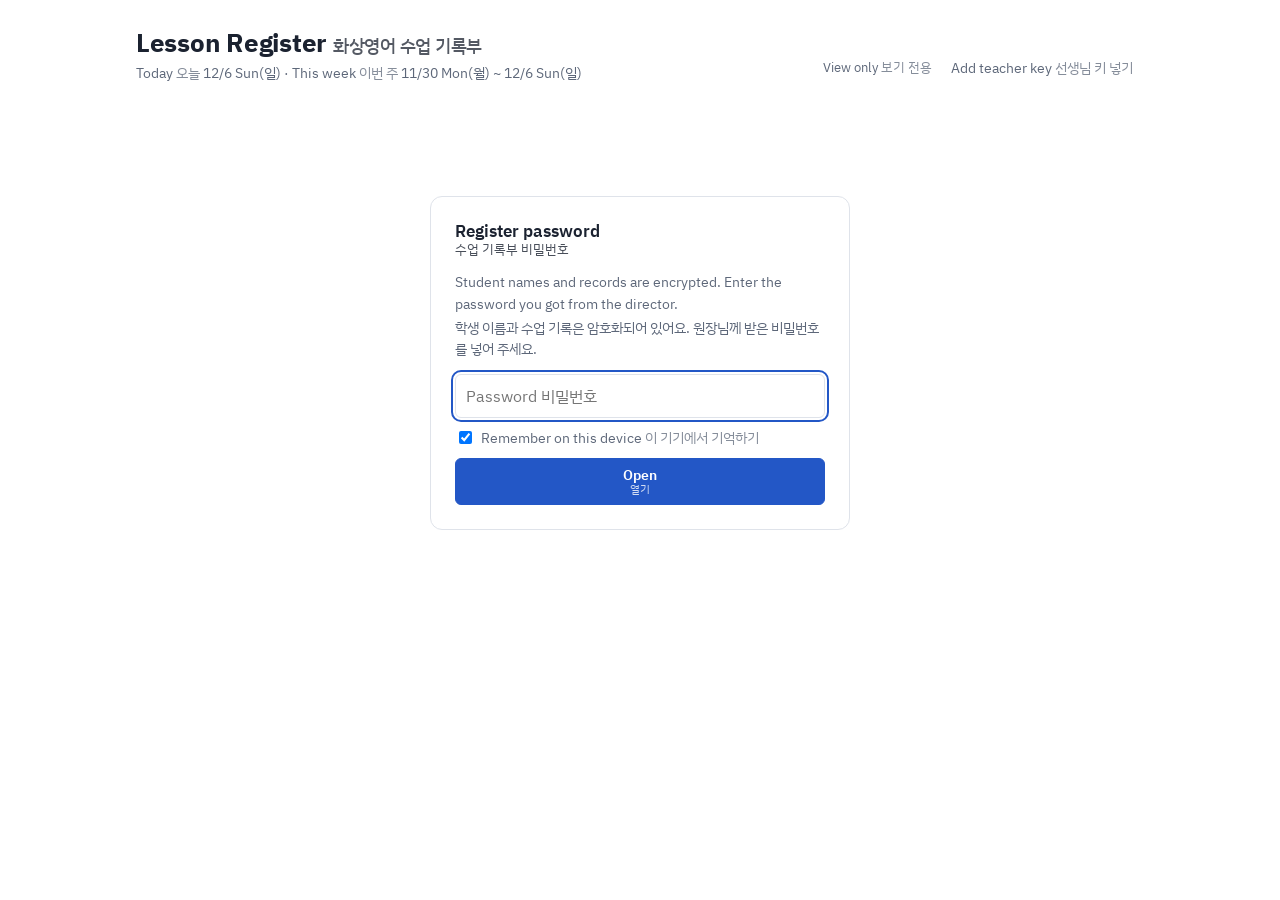
==== lessons/index.html @ 6f9f4f8e "수업 기록부: 학생용 캡쳐 화면 (전체 회차 두 단, 한 화면) Co-Authored-By: Claude Opus 5.5 <noreply@anthropic.com>" ====
<!doctype html>
<html lang="ko">
<head>
<meta charset="utf-8">
<meta name="viewport" content="width=device-width,initial-scale=1,viewport-fit=cover">
<meta name="robots" content="noindex,nofollow">
<title>Lesson Register · 수업 기록부</title>
<link rel="stylesheet" href="https://fonts.googleapis.com/css2?family=IBM+Plex+Sans+KR:wght@400;500;600;700&family=IBM+Plex+Mono:wght@400;500&display=swap">
<style>
/* Lesson register: teacher picker → teacher's roster → one student per page (#hash). Data is encrypted in the repo. */
:root {
  --bg: #ffffff; --surface: #ffffff; --line: #dfe3ea; --fg: #1b2230; --muted: #5d6779;
  --accent: #2357c6; --accent-soft: #e6edfb;
  --teacher: #b5650b; --teacher-soft: #fdf0de;
  --student: #7a3fc4; --student-soft: #f1e8fc;
  --makeup: #1f7a4d; --makeup-soft: #e2f4ea;
  --warn: #b42318; --warn-soft: #fdebe9;
  --sans: "IBM Plex Sans KR", "Apple SD Gothic Neo", "Malgun Gothic", system-ui, sans-serif;
  --mono: "IBM Plex Mono", ui-monospace, Consolas, monospace;
  color-scheme: light;
}
* { box-sizing: border-box; }
html { padding-top: env(safe-area-inset-top, 0px); padding-bottom: env(safe-area-inset-bottom, 0px); }
body { margin: 0; background: var(--bg); color: var(--fg); font-family: var(--sans); font-size: 15px; line-height: 1.5; }
[hidden] { display: none !important; }
.wrap { max-width: 1040px; margin: 0 auto; padding-block: 24px 64px; padding-left: max(16px, env(safe-area-inset-left, 0px)); padding-right: max(16px, env(safe-area-inset-right, 0px)); display: grid; gap: 20px; }
h1, h2 { margin: 0; text-wrap: balance; }
h1 { font-size: 1.6rem; font-weight: 700; letter-spacing: -0.01em; }
h2 { font-size: 1.05rem; font-weight: 600; }
.sub { color: var(--muted); font-size: 0.9rem; }
.mono { font-family: var(--mono); font-variant-numeric: tabular-nums; }
.top { display: flex; flex-wrap: wrap; align-items: end; justify-content: space-between; gap: 12px; }
.status { font-size: 0.82rem; color: var(--muted); display: flex; gap: 8px; align-items: center; flex-wrap: wrap; }
.status.warn { color: var(--warn); }
a { color: var(--accent); }
button, input { font: inherit; color: inherit; }
button { cursor: pointer; border-radius: 6px; border: 1px solid var(--line); background: var(--surface); padding: 5px 10px; font-size: 0.85rem; }
button:hover:not(:disabled) { border-color: var(--accent); }
button:disabled { opacity: .5; cursor: default; }
button.primary { background: var(--accent); border-color: var(--accent); color: var(--surface); font-weight: 600; padding: 8px 14px; }
button:focus-visible, input:focus-visible, a:focus-visible { outline: 2px solid var(--accent); outline-offset: 2px; }
button.t { color: var(--teacher); border-color: color-mix(in srgb, var(--teacher) 40%, var(--line)); }
button.t:hover:not(:disabled) { background: var(--teacher-soft); }
button.s { color: var(--student); border-color: color-mix(in srgb, var(--student) 40%, var(--line)); }
button.s:hover:not(:disabled) { background: var(--student-soft); }
button.ghost { border-color: transparent; background: transparent; color: var(--muted); }
input[type=date], input[type=text], input[type=password] { border: 1px solid var(--line); background: var(--surface); border-radius: 6px; padding: 4px 8px; font-size: 0.85rem; min-width: 0; }
.chip { display: inline-flex; align-items: center; gap: 4px; padding: 1px 8px; border-radius: 999px; font-size: 0.78rem; font-weight: 500; white-space: nowrap; }
.chip.t { background: var(--teacher-soft); color: var(--teacher); }
.chip.s { background: var(--student-soft); color: var(--student); }
.chip.m { background: var(--makeup-soft); color: var(--makeup); }
.chip.w { background: var(--warn-soft); color: var(--warn); }
.chip.a { background: var(--accent-soft); color: var(--accent); }
.chip.n { background: var(--bg); color: var(--muted); border: 1px solid var(--line); }
.group { display: grid; gap: 8px; }
.group-h { display: flex; align-items: baseline; gap: 8px; }
.group-h .count { color: var(--muted); font-size: 0.85rem; }
.roster { display: grid; grid-template-columns: repeat(auto-fill, minmax(240px, 1fr)); gap: 8px; }
.card { display: grid; gap: 6px; padding: 12px 14px; background: var(--surface); border: 1px solid var(--line); border-radius: 8px; text-decoration: none; color: var(--fg); min-width: 0; }
a.card:hover { border-color: var(--accent); }
.card .row1 { display: flex; justify-content: space-between; gap: 8px; align-items: baseline; }
.card .nm { font-weight: 600; overflow-wrap: anywhere; }
.card .meta { color: var(--muted); font-size: 0.82rem; }
.card .end { font-size: 0.85rem; }
.card .chips { display: flex; flex-wrap: wrap; gap: 4px; }
.tcard { gap: 10px; }
.tcard .tlink { color: var(--fg); text-decoration: none; font-size: 1.05rem; }
.tcard .tlink:hover { color: var(--accent); }
.linkrow { display: flex; gap: 6px; min-width: 0; }
.linkrow input { flex: 1; min-width: 0; font-family: var(--mono); font-size: 0.75rem; color: var(--muted); }
.back { font-size: 0.9rem; text-decoration: none; }
.caplink { font-size: 0.85rem; text-decoration: none; }
/* student schedule card: fits one phone screen for a screenshot */
body.capmode .top { display: none; }
body.capmode #keyslot { display: none; }
.captool { display: flex; flex-wrap: wrap; gap: 6px 12px; align-items: baseline; justify-content: space-between; max-width: 420px; margin: 0 auto 10px; }
.capcard { max-width: 420px; margin: 0 auto; background: var(--surface); border: 1px solid var(--line); border-radius: 14px; padding: 16px 16px 14px; display: grid; gap: 12px; }
.capcard header { display: grid; gap: 2px; padding-bottom: 10px; border-bottom: 2px solid var(--accent); }
.capname { font-size: 1.5rem; font-weight: 700; letter-spacing: -0.01em; line-height: 1.2; overflow-wrap: anywhere; }
.capmeta { font-size: 0.92rem; color: var(--fg); }
.caprange { font-size: 0.85rem; color: var(--muted); }
.capcols { display: grid; grid-template-columns: 1fr 1fr; gap: 0 12px; }
.capcols ol { list-style: none; margin: 0; padding: 0; display: grid; align-content: start; }
.capcols li { display: grid; grid-template-columns: 1.6em 2.9em 1fr; align-items: center; gap: 4px; padding: 5px 2px; border-bottom: 1px solid var(--line); font-size: 0.9rem; min-width: 0; }
.capcols li .n { color: var(--muted); font-size: 0.78rem; text-align: right; }
.capcols li .dt { font-weight: 600; }
.capcols li .dw { color: var(--muted); font-size: 0.8rem; white-space: nowrap; overflow: hidden; text-overflow: ellipsis; }
.capcols li .tag { grid-column: 2 / -1; font-size: 0.72rem; color: var(--makeup); font-weight: 600; margin-top: -2px; }
.capcols li.mk { background: var(--makeup-soft); }
.capcols li.now { box-shadow: inset 3px 0 0 var(--accent); }
.capcard footer { font-size: 0.8rem; color: var(--muted); }
.who { display: flex; flex-wrap: wrap; gap: 8px 16px; color: var(--muted); font-size: 0.9rem; }
.block { background: var(--surface); border: 1px solid var(--line); border-radius: 10px; display: grid; }
.block-h { display: flex; flex-wrap: wrap; justify-content: space-between; gap: 10px; padding: 14px 16px; border-bottom: 1px solid var(--line); }
.block-h .left { display: grid; gap: 4px; min-width: 0; }
.summary { display: flex; flex-wrap: wrap; gap: 6px; align-items: center; }
.endline { font-size: 0.92rem; }
.endline del { color: var(--muted); }
.endline strong { color: var(--accent); }
.tablewrap { overflow-x: auto; }
table { width: 100%; border-collapse: collapse; font-size: 0.88rem; }
th, td { text-align: left; padding: 7px 12px; border-bottom: 1px solid var(--line); vertical-align: middle; }
th { font-size: 0.75rem; font-weight: 600; color: var(--muted); letter-spacing: 0.04em; }
tr:last-child td { border-bottom: none; }
tr.past td.date, tr.past td.no { color: var(--muted); }
tr.pp td { background: color-mix(in srgb, var(--bg) 60%, transparent); }
tr.pp td.date { text-decoration: line-through; color: var(--muted); }
tr.mk td { background: var(--makeup-soft); }
tr.today td.no { box-shadow: inset 3px 0 0 var(--accent); }
.acts, .ppedit { display: flex; flex-wrap: wrap; gap: 6px; align-items: center; }
.ppedit label { font-size: 0.78rem; color: var(--muted); }
.legend { display: flex; flex-wrap: wrap; gap: 8px; font-size: 0.82rem; color: var(--muted); align-items: center; }
.empty { padding: 24px; text-align: center; color: var(--muted); background: var(--surface); border: 1px dashed var(--line); border-radius: 8px; }
.log { display: grid; gap: 4px; padding: 12px 16px; border-top: 1px solid var(--line); font-size: 0.85rem; }
.log ul { margin: 0; padding-left: 18px; display: grid; gap: 2px; color: var(--muted); }
.gate { max-width: 420px; margin: 8vh auto 0; background: var(--surface); border: 1px solid var(--line); border-radius: 12px; padding: 24px; display: grid; gap: 14px; }
.gate form { display: grid; gap: 10px; }
.gate input { padding: 9px 10px; font-size: 1rem; }
.gate .err { color: var(--warn); font-size: 0.85rem; }
.keybar { display: flex; flex-wrap: wrap; gap: 8px; align-items: center; padding: 10px 12px; border: 1px solid color-mix(in srgb, var(--teacher) 40%, var(--line)); background: var(--teacher-soft); border-radius: 8px; font-size: 0.88rem; }
.keybar input { flex: 1 1 220px; }
.check { display: flex; gap: 6px; align-items: center; font-size: 0.85rem; color: var(--muted); }
.bi { display: inline-flex; flex-direction: column; line-height: 1.2; vertical-align: middle; }
.bi .ko { font-size: 0.8em; font-weight: 400; opacity: 0.8; }
.ko { color: inherit; }
.il .ko { opacity: 0.75; font-weight: 400; }
button .bi { align-items: center; }
th .bi .ko { letter-spacing: 0; }
@media (max-width: 560px) { th.hide-sm, td.hide-sm { display: none; } th, td { padding: 7px 8px; } }
@media (prefers-reduced-motion: no-preference) { .card, button { transition: border-color .12s, background-color .12s; } }
</style>
</head>
<body>
<div class="wrap">
  <div class="top">
    <div>
      <h1>Lesson Register <span class="ko" lang="ko" style="font-weight:500;font-size:0.7em;opacity:.75">화상영어 수업 기록부</span></h1>
      <div class="sub" id="todayline"></div>
    </div>
    <div class="status" id="status" role="status"></div>
  </div>
  <div id="keyslot"></div>
  <div id="view"></div>
</div>

<script>
(function () {
  "use strict";
  // ---------- where the data lives (this GitHub repository) ----------
  const CONFIG = { owner: "daybydaye", repo: "english-timetable", branch: "main", dir: "lessons/data" };
  (function () {
    const m = location.hostname.match(/^([a-z0-9-]+)\.github\.io$/i), seg = location.pathname.split("/").filter(Boolean);
    if (m) { CONFIG.owner = m[1]; if (seg.length && seg[0] !== "lessons" && !/\.html?$/i.test(seg[0])) CONFIG.repo = seg[0]; }
  })();
  const API = p => `https://api.github.com/repos/${CONFIG.owner}/${CONFIG.repo}/contents/${CONFIG.dir}/${p}`;
  const PP_FILE = "postpone.enc.json", BLOCKS_FILE = "blocks.enc.json";

  const DOW_KO = ["일", "월", "화", "수", "목", "금", "토"];
  const DOW_EN = ["Sun", "Mon", "Tue", "Wed", "Thu", "Fri", "Sat"];
  const $view = document.getElementById("view"), $status = document.getElementById("status"), $key = document.getElementById("keyslot");
  const lget = k => { try { return localStorage.getItem(k); } catch (_) { return null; } };
  const lset = (k, v) => { try { if (v) localStorage.setItem(k, v); else localStorage.removeItem(k); } catch (_) {} };
  const esc = s => String(s ?? "").replace(/[&<>"']/g, c => ({ "&": "&amp;", "<": "&lt;", ">": "&gt;", '"': "&quot;", "'": "&#39;" }[c]));
  // bilingual labels: B = English over Korean (buttons, headings), I = inline "English 한국어"
  const B = (en, ko) => `<span class="bi"><span class="en">${en}</span><span class="ko" lang="ko">${ko}</span></span>`;
  const I = (en, ko) => `<span class="il"><span class="en">${en}</span> <span class="ko" lang="ko">${ko}</span></span>`;

  let password = lget("lr.pw") || "";
  let token = lget("tt.key") || "";      // same "선생님 키" the timetable's teacher page uses
  let students = [], pp = {}, ppSha = null, busy = false, lastMsg = "", lastLoad = 0;

  // ---------- crypto: openssl enc -aes-256-cbc -pbkdf2 -iter N -md sha256 compatible ----------
  const te = new TextEncoder(), td = new TextDecoder();
  const b64ToBytes = b => Uint8Array.from(atob(b.replace(/\s+/g, "")), c => c.charCodeAt(0));
  const bytesToB64 = u => { let s = ""; for (let i = 0; i < u.length; i += 0x8000) s += String.fromCharCode.apply(null, u.subarray(i, i + 0x8000)); return btoa(s); };
  async function deriveKeyIv(pw, salt, iter) {
    const base = await crypto.subtle.importKey("raw", te.encode(pw), "PBKDF2", false, ["deriveBits"]);
    const bits = new Uint8Array(await crypto.subtle.deriveBits({ name: "PBKDF2", salt, iterations: iter, hash: "SHA-256" }, base, 384));
    const key = await crypto.subtle.importKey("raw", bits.slice(0, 32), "AES-CBC", false, ["encrypt", "decrypt"]);
    return { key, iv: bits.slice(32, 48) };
  }
  async function decrypt(env, pw) {
    const raw = b64ToBytes(env.data);
    if (td.decode(raw.slice(0, 8)) !== "Salted__") throw new Error("format");
    const { key, iv } = await deriveKeyIv(pw, raw.slice(8, 16), env.iter || 200000);
    const plain = await crypto.subtle.decrypt({ name: "AES-CBC", iv }, key, raw.slice(16));
    return JSON.parse(td.decode(plain).replace(/^﻿/, ""));
  }
  async function encrypt(obj, pw, iter = 200000) {
    const salt = crypto.getRandomValues(new Uint8Array(8));
    const { key, iv } = await deriveKeyIv(pw, salt, iter);
    const ct = new Uint8Array(await crypto.subtle.encrypt({ name: "AES-CBC", iv }, key, te.encode(JSON.stringify(obj))));
    const out = new Uint8Array(16 + ct.length); out.set(te.encode("Salted__")); out.set(salt, 8); out.set(ct, 16);
    return { v: 1, iter, data: bytesToB64(out) };
  }

  // ---------- GitHub reads / writes ----------
  const authHeaders = () => ({ Authorization: "Bearer " + token, Accept: "application/vnd.github+json", "X-GitHub-Api-Version": "2022-11-28" });
  async function fetchEnvelope(file) {
    // signed-in teachers read through the API (fresh, higher rate limit); others fall back to the published file
    if (token) {
      try {
        const r = await fetch(API(file) + "?ref=" + CONFIG.branch + "&t=" + Date.now(), { headers: authHeaders(), cache: "no-store" });
        if (r.ok) { const j = await r.json(); return { env: JSON.parse(td.decode(b64ToBytes(j.content))), sha: j.sha }; }
      } catch (_) {}
    }
    try {
      const r = await fetch(API(file) + "?ref=" + CONFIG.branch + "&t=" + Date.now(), { headers: { Accept: "application/vnd.github.raw+json" }, cache: "no-store" });
      if (r.ok) return { env: await r.json(), sha: null };
    } catch (_) {}
    const r = await fetch("data/" + file + "?t=" + Date.now(), { cache: "no-store" });
    if (!r.ok) throw new Error("load " + r.status);
    return { env: await r.json(), sha: null };
  }
  async function loadPostponements() {
    const { env, sha } = await fetchEnvelope(PP_FILE);
    const obj = await decrypt(env, password);
    pp = obj.records || {}; if (sha) ppSha = sha; lastLoad = Date.now();
  }
  // apply one change on top of the latest file, retrying once if someone saved in between
  async function commit(change, label) {
    if (!token) { showKeyBar(true); return false; }
    busy = true; setStatus(I("Saving…", "저장 중…"));
    for (let attempt = 0; attempt < 3; attempt++) {
      const r0 = await fetch(API(PP_FILE) + "?ref=" + CONFIG.branch + "&t=" + Date.now(), { headers: authHeaders(), cache: "no-store" });
      if (r0.status === 401) { busy = false; token = ""; lset("tt.key", ""); showKeyBar(true, I("This teacher key doesn't work. Please enter it again.", "선생님 키가 맞지 않습니다. 다시 넣어 주세요.")); setStatus(""); return false; }
      if (!r0.ok) { busy = false; setStatus(I(`Couldn't save (${r0.status})`, "저장하지 못했습니다"), true); return false; }
      const j = await r0.json();
      const latest = await decrypt(JSON.parse(td.decode(b64ToBytes(j.content))), password);
      const recs = latest.records || {};
      change(recs);
      const env = await encrypt({ records: recs, updated: new Date().toISOString() }, password);
      const body = { message: "수업 기록부: " + label, content: bytesToB64(te.encode(JSON.stringify(env) + "\n")), sha: j.sha, branch: CONFIG.branch };
      const r = await fetch(API(PP_FILE), { method: "PUT", headers: Object.assign({ "Content-Type": "application/json" }, authHeaders()), body: JSON.stringify(body) });
      if (r.ok) { const k = await r.json(); ppSha = k.content && k.content.sha; pp = recs; lastLoad = Date.now(); busy = false; setStatus(I("Saved", "저장됨")); route(); return true; }
      if (r.status === 409 || r.status === 422) continue;
      busy = false;
      setStatus(r.status === 403 || r.status === 404 ? I("This teacher key can't save here", "이 선생님 키로는 저장할 수 없습니다") : I(`Couldn't save (${r.status})`, "저장하지 못했습니다"), true);
      return false;
    }
    busy = false; setStatus(I("Another teacher saved at the same time. Please try again.", "다른 선생님 저장과 겹쳤습니다. 다시 눌러 주세요"), true); return false;
  }

  // ---------- dates (UTC) ----------
  const toD = s => { const [y, m, d] = s.split("-").map(Number); return new Date(Date.UTC(y, m - 1, d)); };
  const toS = d => d.toISOString().slice(0, 10);
  const addDays = (s, n) => { const d = toD(s); d.setUTCDate(d.getUTCDate() + n); return toS(d); };
  const now = new Date();
  const TODAY = toS(new Date(Date.UTC(now.getFullYear(), now.getMonth(), now.getDate())));
  const dow = s => toD(s).getUTCDay();
  const WEEK_START = addDays(TODAY, -((dow(TODAY) + 6) % 7)), WEEK_END = addDays(WEEK_START, 6), NEXT_END = addDays(WEEK_END, 7);
  const fmt = s => { const d = toD(s); return `${d.getUTCMonth() + 1}/${d.getUTCDate()} ${DOW_EN[d.getUTCDay()]}(${DOW_KO[d.getUTCDay()]})`; };
  document.getElementById("todayline").innerHTML = `${I("Today", "오늘")} ${fmt(TODAY)} · ${I("This week", "이번 주")} ${fmt(WEEK_START)} ~ ${fmt(WEEK_END)}`;

  // ---------- teachers (names as on the timetable page) ----------
  const TEACHERS = [
    { key: "kimmy", name: "Kimmy", alias: ["kimmy", "kimmi"] }, { key: "jacque", name: "Jacque", alias: ["jacque", "jac"] },
    { key: "donna", name: "Donna", alias: ["donna"] }, { key: "jenna", name: "Jenna", alias: ["jenna"] },
    { key: "mj", name: "MJ", alias: ["mj"] }, { key: "denise", name: "Denise", alias: ["denise"] },
    { key: "rizza", name: "Rizza", alias: ["rizza"] }, { key: "lauren", name: "Lauren", alias: ["lauren"] },
  ];
  const normT = s => { const v = String(s || "").trim().toLowerCase(); const t = TEACHERS.find(t => t.alias.includes(v)); return t ? t.key : (v ? v.replace(/[^a-z0-9]+/g, "-") : "none"); };
  const tName = k => (TEACHERS.find(t => t.key === k) || { name: k === "none" ? "Unassigned 미지정" : k }).name;

  // ---------- schedule data ----------
  const slug = s => s.toLowerCase().normalize("NFKD").replace(/[^a-z0-9]+/g, "-").replace(/^-+|-+$/g, "");
  function build(raw) {
    const groups = new Map();
    raw.forEach(b => {
      if (/\d/.test(b.teacher) && !/\d/.test(b.time)) { const t = b.teacher; b.teacher = b.time; b.time = t; }
      const bad = b.lessons.filter(l => !l.ok).length;
      if (b.lessons.length < 2 || bad > b.lessons.length / 2) return;
      const k = b.sheet + "|" + b.name.toLowerCase();
      if (!groups.has(k)) groups.set(k, { name: b.name, sheet: b.sheet, time: b.time, teacher: b.teacher, blocks: [] });
      groups.get(k).blocks.push(b);
    });
    const used = new Set();
    return [...groups.values()].map((g, i) => {
      const latest = g.blocks.reduce((a, b) => (b.end > a.end ? b : a));
      g.time = latest.time || g.time; g.teacher = latest.teacher || g.teacher;
      g.tk = normT(g.teacher); g.teacher = tName(g.tk);
      g.blocks.forEach(b => { b.teacher = b.teacher ? tName(normT(b.teacher)) : ""; });
      let key = slug(g.name) || "student";
      if (used.has(key) || key.startsWith("t-")) key = slug(g.name + "-" + g.sheet) || key + "-" + i;
      if (used.has(key)) key += "-" + i;
      used.add(key); g.key = key;
      return g;
    });
  }

  // ---------- postponement logic ----------
  const recId = (stu, blk, date) => `${stu.key}~${blk.cell}~${date}`;
  function blockPlan(stu, blk) {
    const pattern = new Set(blk.lessons.map(l => dow(l.date)));
    const rows = blk.lessons.map(l => ({ date: l.date, rec: pp[recId(stu, blk, l.date)] || null }));
    const held = rows.filter(r => !r.rec).map(r => r.date);
    const makeups = [], taken = new Set(held);
    rows.filter(r => r.rec && r.rec.makeup).forEach(r => { taken.add(r.rec.makeup); makeups.push({ date: r.rec.makeup, from: r, manual: true }); });
    let cursor = [...taken, blk.lessons[blk.lessons.length - 1].date].sort().pop();
    rows.filter(r => r.rec && !r.rec.makeup).forEach(r => {
      let d = cursor, guard = 0;
      do { d = addDays(d, 1); guard++; } while ((!pattern.has(dow(d)) || taken.has(d)) && guard < 60);
      taken.add(d); cursor = d; makeups.push({ date: d, from: r, manual: false });
    });
    const sessions = [...held.map(d => ({ date: d, kind: "lesson" })), ...makeups.map(m => ({ date: m.date, kind: "makeup" }))].sort((a, b) => a.date < b.date ? -1 : 1);
    const noByDate = new Map(sessions.map((s, i) => [s.kind + s.date, i + 1]));
    const end = sessions.length ? sessions[sessions.length - 1].date : blk.end;
    return { rows, makeups, noByDate, end, origEnd: blk.end,
      t: rows.filter(r => r.rec && r.rec.by === "teacher").length, st: rows.filter(r => r.rec && r.rec.by === "student").length, total: blk.lessons.length };
  }
  function currentBlock(stu) {
    const bs = stu.blocks.map(b => ({ b, p: blockPlan(stu, b) }));
    const live = bs.filter(x => x.b.start <= TODAY && x.p.end >= TODAY).sort((a, b) => a.p.end < b.p.end ? -1 : 1);
    if (live.length) return live[live.length - 1];
    const up = bs.filter(x => x.b.start > TODAY).sort((a, b) => a.b.start < b.b.start ? -1 : 1);
    if (up.length) return up[0];
    return bs.sort((a, b) => a.p.end < b.p.end ? 1 : -1)[0];
  }
  function finishInfo(stu) {
    const bs = stu.blocks.map(b => blockPlan(stu, b));
    return { end: bs.map(p => p.end).sort().pop(), t: bs.reduce((a, p) => a + p.t, 0), s: bs.reduce((a, p) => a + p.st, 0), changed: bs.some(p => p.end !== p.origEnd) };
  }
  const sectionOf = f => f.end < WEEK_START ? 3 : f.end <= WEEK_END ? 0 : f.end <= NEXT_END ? 1 : 2;

  // ---------- status + teacher key ----------
  function setStatus(msg, warn) {
    if (msg !== undefined) lastMsg = msg;
    $status.className = "status" + (warn ? " warn" : "");
    const who = token ? I("Teacher key connected", "선생님 키 연결됨") : I("View only", "보기 전용");
    $status.innerHTML = `<span>${lastMsg || who}</span>${token ? `<button class="ghost" id="keyout">${I("Remove key", "키 지우기")}</button>` : `<button class="ghost" id="keyin">${I("Add teacher key", "선생님 키 넣기")}</button>`}`;
    const o = document.getElementById("keyout"), i = document.getElementById("keyin");
    if (o) o.onclick = () => { token = ""; lset("tt.key", ""); lastMsg = ""; setStatus(); route(); };
    if (i) i.onclick = () => showKeyBar(true);
  }
  function showKeyBar(show, err) {
    if (!show) { $key.innerHTML = ""; return; }
    $key.innerHTML = `<form class="keybar" id="keyform">
      <span>${B("To save postponements, enter the <b>teacher key</b> you use on the timetable teacher page.", "연기를 저장하려면 시간표 선생님 페이지에서 쓰는 <b>선생님 키</b>가 필요합니다.")}</span>
      <input type="password" id="keyIn" autocomplete="off" spellcheck="false" placeholder="github_pat_…" aria-label="Teacher key 선생님 키">
      <button class="primary" type="submit">${B("Connect", "연결")}</button><button class="ghost" type="button" id="keyclose">${B("Close", "닫기")}</button>
      ${err ? `<span class="chip w">${err}</span>` : ""}</form>`;
    document.getElementById("keyclose").onclick = () => showKeyBar(false);
    document.getElementById("keyform").onsubmit = async e => {
      e.preventDefault();
      const v = document.getElementById("keyIn").value.trim(); if (!v) return;
      const r = await fetch(API(PP_FILE) + "?ref=" + CONFIG.branch, { headers: { Authorization: "Bearer " + v, Accept: "application/vnd.github+json" } }).catch(() => null);
      if (!r || r.status === 401) { showKeyBar(true, I("Wrong key", "키가 맞지 않습니다")); return; }
      token = v; lset("tt.key", v); showKeyBar(false); setStatus(""); route();
    };
    document.getElementById("keyIn").focus();
  }

  // ---------- views ----------
  function renderTeachers() {
    const keys = [...TEACHERS.map(t => t.key), ...new Set(students.map(s => s.tk).filter(k => !TEACHERS.some(t => t.key === k)))];
    const base = location.origin + location.pathname;
    $view.innerHTML = `
      <div class="group" style="gap:16px">
        <div class="sub group" style="gap:2px"><span>Send each teacher their own link. They enter the register password once, and use their timetable teacher key to save postponements.</span>
          <span lang="ko">선생님별 링크를 각 선생님께 보내 주세요. 처음 열 때 수업 기록부 비밀번호를 한 번 넣으면 되고, 연기 저장에는 시간표 선생님 키를 씁니다.</span></div>
        <div class="roster">${keys.map(k => {
          const mine = students.filter(s => s.tk === k).map(s => ({ s, f: finishInfo(s) }));
          const n = [0, 0, 0, 0]; mine.forEach(r => n[sectionOf(r.f)]++);
          const t = mine.reduce((a, r) => a + r.f.t, 0), st = mine.reduce((a, r) => a + r.f.s, 0);
          return `<div class="card tcard">
            <div class="row1"><a class="nm tlink" href="#t-${esc(k)}">Teacher ${esc(tName(k))}</a><span class="meta">${I(`${mine.length} students`, `학생 ${mine.length}명`)}</span></div>
            ${mine.length ? `<div class="chips">
              ${n[0] ? `<span class="chip w">${I(`Ends this week ${n[0]}`, "이번 주 종료")}</span>` : ""}${n[1] ? `<span class="chip a">${I(`Ends next week ${n[1]}`, "다음 주 종료")}</span>` : ""}
              ${n[3] ? `<span class="chip n">${I(`Needs new block ${n[3]}`, "새 블록 필요")}</span>` : ""}
              ${t ? `<span class="chip t">${I(`Teacher postponed ${t}`, "선생님 연기")}</span>` : ""}${st ? `<span class="chip s">${I(`Student postponed ${st}`, "학생 연기")}</span>` : ""}</div>`
              : `<div class="meta">${I("No students in the sheet", "엑셀에 등록된 학생 없음")}</div>`}
            <div class="linkrow"><input type="text" id="lk-${esc(k)}" value="${esc(base + "#t-" + k)}" readonly aria-label="Teacher ${esc(tName(k))} link"><button data-copy="lk-${esc(k)}">${B("Copy link", "링크 복사")}</button></div>
          </div>`; }).join("")}</div>
      </div>`;
    $view.querySelectorAll("[data-copy]").forEach(b => b.addEventListener("click", () => {
      const inp = document.getElementById(b.dataset.copy);
      const done = () => { b.innerHTML = B("Copied", "복사됨"); setTimeout(() => { b.innerHTML = B("Copy link", "링크 복사"); }, 1500); };
      try { navigator.clipboard.writeText(inp.value).then(done, () => inp.select()); } catch (_) { inp.select(); }
    }));
  }

  function renderRoster(tk) {
    const rows = students.filter(s => s.tk === tk).map(s => ({ s, f: finishInfo(s) }))
      .sort((a, b) => a.f.end < b.f.end ? -1 : a.f.end > b.f.end ? 1 : a.s.name.localeCompare(b.s.name));
    const titles = [["Ends this week", "이번 주에 끝나요"], ["Ends next week", "다음 주에 끝나요"], ["In progress", "진행 중"], ["Finished · needs a new block", "이미 끝남 · 새 블록 필요"]];
    const card = ({ s, f }) => `<a class="card" href="#${esc(s.key)}">
        <div class="row1"><span class="nm">${esc(s.name)}</span><span class="meta mono">${esc(s.time)}</span></div>
        ${s.sheet.toLowerCase() !== s.name.toLowerCase() ? `<div class="meta">${I("Sheet", "엑셀 시트")} ${esc(s.sheet)}</div>` : ""}
        <div class="end">${I("Last lesson", "마지막 수업")} <span class="mono">${fmt(f.end)}</span>${f.changed ? ` <span class="chip m">${I("changed", "연기로 변경")}</span>` : ""}</div>
        ${(f.t || f.s) ? `<div class="chips">${f.t ? `<span class="chip t">${I(`Teacher postponed ${f.t}`, "선생님 연기")}</span>` : ""}${f.s ? `<span class="chip s">${I(`Student postponed ${f.s}`, "학생 연기")}</span>` : ""}</div>` : ""}
      </a>`;
    $view.innerHTML = `<div class="group" style="gap:16px">
        <a class="back" href="#">← ${I("All teachers", "전체 선생님")}</a>
        <div class="group" style="gap:4px"><h1>Teacher ${esc(tName(tk))}</h1>
          <span class="sub">${I(`${rows.length} students · tap a student to record postponements`, `학생 ${rows.length}명 · 학생을 누르면 회차별로 연기를 기록할 수 있습니다`)}</span></div>
        ${rows.length ? "" : `<div class="empty">${B("No students under this teacher in the sheet.", "엑셀에 이 선생님 이름으로 등록된 학생이 없습니다.")}</div>`}
        ${[0, 1, 2, 3].map(i => { const r = rows.filter(x => sectionOf(x.f) === i); return r.length ? `<section class="group">
          <div class="group-h"><h2>${I(titles[i][0], titles[i][1])}</h2><span class="count">${r.length}</span></div>
          <div class="roster">${r.map(card).join("")}</div></section>` : ""; }).join("")}
      </div>`;
  }

  function renderStudent(stu) {
    const cur = currentBlock(stu);
    const blocks = [...stu.blocks].sort((a, b) => (a === cur.b ? -1 : b === cur.b ? 1 : a.start < b.start ? 1 : -1));
    $view.innerHTML = `<div class="group" style="gap:16px">
        <a class="back" href="#t-${esc(stu.tk)}">← ${I(`Teacher ${esc(tName(stu.tk))}'s students`, "학생 목록")}</a>
        <div class="group" style="gap:6px"><h1>${esc(stu.name)}</h1>
          <div class="who"><span>${I("Teacher", "선생님")} ${esc(stu.teacher)}</span><span>${I("Time", "시간")} ${esc(stu.time) || "—"}</span><span>${I("Sheet", "엑셀 시트")} ${esc(stu.sheet)}</span></div></div>
        <div class="legend"><span class="chip t">${I("Teacher postponed", "선생님 연기")}</span><span class="chip s">${I("Student postponed", "학생 연기")}</span><span class="chip m">${I("Make-up", "보강")}</span>
          <span class="group" style="gap:0"><span>A postponed lesson is added as a make-up at the end of the block, on the same weekdays. You can change the make-up date.</span>
          <span lang="ko">연기하면 그 회차는 블록 끝에 같은 요일로 보강이 붙습니다. 보강 날짜는 직접 바꿀 수 있어요.</span></span></div>
        ${blocks.map(b => blockHtml(stu, b, b === cur.b)).join("")}
      </div>`;
    wire(stu);
  }

  function blockHtml(stu, blk, isCur) {
    const p = blockPlan(stu, blk), dis = busy ? "disabled" : "";
    const items = [];
    p.rows.forEach(r => {
      const past = r.date < TODAY ? " past" : "", today = r.date === TODAY ? " today" : "";
      if (!r.rec) {
        items.push([r.date, 0, `<tr class="${past}${today}">
          <td class="no mono">${p.noByDate.get("lesson" + r.date)}</td><td class="date mono">${fmt(r.date)}</td>
          <td class="hide-sm">${r.date === TODAY ? `<span class="chip a">${I("Today", "오늘")}</span>` : past ? `<span class="sub">${I("Past", "지난 수업")}</span>` : ""}</td>
          <td><div class="acts">
            <button class="t" data-act="pp" data-by="teacher" data-blk="${esc(blk.cell)}" data-date="${r.date}" ${dis}>${B("Teacher postpones", "선생님 사정 연기")}</button>
            <button class="s" data-act="pp" data-by="student" data-blk="${esc(blk.cell)}" data-date="${r.date}" ${dis}>${B("Student postpones", "학생 사정 연기")}</button>
          </div></td></tr>`]);
      } else {
        const by = r.rec.by === "teacher", mk = p.makeups.find(m => m.from === r), id = recId(stu, blk, r.date), sid = id.replace(/[^A-Za-z0-9_-]/g, "_");
        items.push([r.date, 0, `<tr class="pp">
          <td class="no mono">—</td><td class="date mono">${fmt(r.date)}</td>
          <td class="hide-sm"><span class="chip ${by ? "t" : "s"}">${by ? I("Teacher postponed", "선생님 연기") : I("Student postponed", "학생 연기")}</span></td>
          <td><div class="ppedit">
            <label for="mk-${sid}">${I("Make-up", "보강일")}</label>
            <input type="date" id="mk-${sid}" data-act="mk" data-id="${esc(id)}" value="${esc(r.rec.makeup || mk.date)}" ${dis}>
            ${r.rec.makeup ? "" : `<span class="sub">${I("auto", "자동")}</span>`}
            <input type="text" id="memo-${sid}" data-act="memo" data-id="${esc(id)}" placeholder="Reason 사유" value="${esc(r.rec.memo || "")}" ${dis} style="width:9rem">
            <button class="ghost" data-act="undo" data-id="${esc(id)}" ${dis}>${B("Undo", "연기 취소")}</button>
          </div></td></tr>`]);
      }
    });
    p.makeups.forEach(m => items.push([m.date, 1, `<tr class="mk">
        <td class="no mono">${p.noByDate.get("makeup" + m.date)}</td><td class="date mono">${fmt(m.date)}</td>
        <td class="hide-sm"><span class="chip m">${I("Make-up", "보강")}</span></td>
        <td class="sub">${B(`Make-up for ${fmt(m.from.date)} (${m.from.rec.by === "teacher" ? "teacher" : "student"})${m.manual ? "" : " · auto"}`, `${fmt(m.from.date)} ${m.from.rec.by === "teacher" ? "선생님" : "학생"} 연기분${m.manual ? "" : " · 자동 배정"}`)}</td></tr>`]));
    items.sort((a, b) => a[0] < b[0] ? -1 : a[0] > b[0] ? 1 : a[1] - b[1]);
    const changed = p.end !== p.origEnd;
    const days = [...new Set(blk.lessons.map(l => dow(l.date)))].sort((a, b) => ((a + 6) % 7) - ((b + 6) % 7)).map(d => `${DOW_EN[d]}(${DOW_KO[d]})`).join(" ");
    const log = p.rows.filter(r => r.rec).map(r => `<li>${fmt(r.date)} · ${r.rec.by === "teacher" ? I("Teacher", "선생님 사정") : I("Student", "학생 사정")}${r.rec.memo ? " · " + esc(r.rec.memo) : ""}${r.rec.at ? ` <span class="mono">(${I("recorded", "기록")} ${esc(r.rec.at.slice(5, 10).replace("-", "/"))})</span>` : ""}</li>`);
    return `<section class="block">
        <div class="block-h">
          <div class="left"><h2>${I(`Block from ${fmt(blk.start)}`, "시작 블록")} ${isCur ? `<span class="chip a">${I("Current", "현재")}</span>` : ""}</h2>
            <div class="sub">${esc(blk.time)}${blk.teacher ? " · " + esc(blk.teacher) : ""} · ${I(`${p.total} lessons`, `${p.total}회`)} · ${I("Days", "요일")} ${days} · ${I("Sheet", "엑셀")} ${esc(blk.cell)}</div></div>
          <div class="left" style="justify-items:end">
            <div class="endline">${I("Last lesson", "마지막 수업")} ${changed ? `<del class="mono">${fmt(p.origEnd)}</del> → <strong class="mono">${fmt(p.end)}</strong>` : `<strong class="mono">${fmt(p.end)}</strong>`}</div>
            <div class="summary"><span class="chip t">${I(`Teacher postponed ${p.t}`, "선생님 연기")}</span><span class="chip s">${I(`Student postponed ${p.st}`, "학생 연기")}</span></div>
            <a class="caplink" href="#c-${esc(stu.key)}--${esc(blk.cell)}">${I("Schedule card for student", "학생용 캡쳐 화면")} →</a></div>
        </div>
        <div class="tablewrap"><table><thead><tr><th>${B("No.", "회차")}</th><th>${B("Date", "날짜")}</th><th class="hide-sm">${B("Status", "상태")}</th><th>${B("Postpone", "연기 기록")}</th></tr></thead>
          <tbody>${items.map(i => i[2]).join("")}</tbody></table></div>
        ${log.length ? `<div class="log"><strong>${I("Postponement history", "연기 내역")}</strong><ul>${log.join("")}</ul></div>` : ""}
      </section>`;
  }

  function wire(stu) {
    const who = stu.name;
    $view.querySelectorAll("[data-act=pp]").forEach(b => b.addEventListener("click", () => {
      const blk = stu.blocks.find(x => x.cell === b.dataset.blk), id = recId(stu, blk, b.dataset.date);
      const rec = { student: stu.key, block: blk.cell, date: b.dataset.date, by: b.dataset.by, makeup: "", memo: "", at: new Date().toISOString() };
      commit(recs => { recs[id] = rec; }, `${b.dataset.date} ${b.dataset.by === "teacher" ? "선생님" : "학생"} 연기`);
    }));
    $view.querySelectorAll("[data-act=undo]").forEach(b => b.addEventListener("click", () => {
      const id = b.dataset.id; commit(recs => { delete recs[id]; }, "연기 취소");
    }));
    $view.querySelectorAll("[data-act=mk]").forEach(inp => inp.addEventListener("change", () => {
      const id = inp.dataset.id; commit(recs => { if (recs[id]) recs[id].makeup = inp.value || ""; }, "보강일 변경");
    }));
    $view.querySelectorAll("[data-act=memo]").forEach(inp => inp.addEventListener("change", () => {
      const id = inp.dataset.id, v = inp.value.trim().slice(0, 200); commit(recs => { if (recs[id]) recs[id].memo = v; }, "메모");
    }));
    void who;
  }

  function route() {
    if (!students.length) return;
    const h = decodeURIComponent(location.hash.slice(1)), y = window.scrollY;
    const stu = h && students.find(s => s.key === h);
    const cap = h.startsWith("c-") ? h.slice(2).split("--") : null;
    const capStu = cap && students.find(s => s.key === cap[0]);
    const capBlk = capStu && capStu.blocks.find(b => b.cell === cap[1]);
    document.body.classList.toggle("capmode", !!capBlk);
    if (capBlk) renderCapture(capStu, capBlk);
    else if (stu) renderStudent(stu); else if (h.startsWith("t-")) renderRoster(h.slice(2)); else renderTeachers();
    window.scrollTo(0, capBlk ? 0 : y);
  }

  // One-screen card a teacher can screenshot and send to the student: every lesson in two columns
  function renderCapture(stu, blk) {
    const p = blockPlan(stu, blk);
    const sessions = [
      ...p.rows.filter(r => !r.rec).map(r => ({ date: r.date, mk: false })),
      ...p.makeups.map(m => ({ date: m.date, mk: true })),
    ].sort((a, b) => a.date < b.date ? -1 : 1).map((s, i) => ({ ...s, no: i + 1 }));
    const half = Math.ceil(sessions.length / 2);
    const cols = [sessions.slice(0, half), sessions.slice(half)];
    const d = s => { const x = toD(s); return { md: `${x.getUTCMonth() + 1}/${x.getUTCDate()}`, en: DOW_EN[x.getUTCDay()], ko: DOW_KO[x.getUTCDay()] }; };
    const row = s => { const x = d(s.date); return `<li class="${s.mk ? "mk" : ""}${s.date === TODAY ? " now" : ""}">
        <span class="n mono">${s.no}</span><span class="dt mono">${x.md}</span><span class="dw">${x.en} <span lang="ko">${x.ko}</span></span>
        ${s.mk ? `<span class="tag">${I("Make-up", "보강")}</span>` : ""}</li>`; };
    const pps = p.rows.filter(r => r.rec);
    const first = sessions.length ? sessions[0].date : blk.start, last = sessions.length ? sessions[sessions.length - 1].date : blk.end;
    $view.innerHTML = `<div class="captool">
        <a class="back" href="#${esc(stu.key)}">← ${I("Back", "돌아가기")}</a>
        <span class="sub">${I("Screenshot the card below and send it to the student.", "아래 카드를 캡쳐해서 학생에게 보내세요.")}</span>
      </div>
      <article class="capcard" aria-label="Lesson schedule">
        <header>
          <div class="capname">${esc(stu.name)}</div>
          <div class="capmeta">Teacher ${esc(blk.teacher || stu.teacher)} · ${esc(String(blk.time || stu.time).replace(/(\d{1,2})\s+(\d{2})\s*(am|pm)/i, "$1:$2$3"))} <span lang="ko">(한국 시간)</span></div>
          <div class="caprange"><span class="mono">${d(first).md} ${d(first).en}</span> → <span class="mono">${d(last).md} ${d(last).en}</span> · ${I(`${sessions.length} lessons`, `${sessions.length}회`)}</div>
        </header>
        <div class="capcols">${cols.map(c => `<ol>${c.map(row).join("")}</ol>`).join("")}</div>
        ${pps.length ? `<footer>${I("Postponed", "연기된 수업")}: ${pps.map(r => `<span class="mono">${d(r.date).md}</span>`).join(", ")} → ${I("moved to make-up", "보강으로 이동")}</footer>` : ""}
      </article>`;
  }
  let lastHash = location.hash;
  window.addEventListener("hashchange", () => { route(); if (location.hash !== lastHash) window.scrollTo(0, 0); lastHash = location.hash; });

  // ---------- unlock ----------
  function gate(err) {
    $view.innerHTML = `<div class="gate">
      <h2>${B("Register password", "수업 기록부 비밀번호")}</h2>
      <div class="sub group" style="gap:2px"><span>Student names and records are encrypted. Enter the password you got from the director.</span>
        <span lang="ko">학생 이름과 수업 기록은 암호화되어 있어요. 원장님께 받은 비밀번호를 넣어 주세요.</span></div>
      <form id="pwform">
        <input type="password" id="pwIn" autocomplete="current-password" placeholder="Password 비밀번호" aria-label="Password 비밀번호">
        <label class="check"><input type="checkbox" id="pwKeep" checked> ${I("Remember on this device", "이 기기에서 기억하기")}</label>
        <button class="primary" type="submit">${B("Open", "열기")}</button>
        ${err ? `<div class="err">${err}</div>` : ""}
      </form></div>`;
    document.getElementById("pwform").onsubmit = e => {
      e.preventDefault(); password = document.getElementById("pwIn").value;
      start(document.getElementById("pwKeep").checked);
    };
    document.getElementById("pwIn").focus();
  }
  async function start(keep) {
    if (!password) { gate(); return; }
    $view.innerHTML = `<div class="empty">${I("Opening…", "여는 중…")}</div>`;
    let raw;
    try { raw = await decrypt((await fetchEnvelope(BLOCKS_FILE)).env, password); }
    catch (e) { lset("lr.pw", ""); password = ""; gate(e && e.message && e.message.startsWith("load") ? B("Couldn't load the data. Please try again in a moment.", "데이터를 불러오지 못했습니다. 잠시 후 다시 시도해 주세요.") : B("Wrong password.", "비밀번호가 맞지 않습니다.")); return; }
    if (keep !== false) lset("lr.pw", password);
    students = build(raw);
    try { await loadPostponements(); setStatus(); } catch (_) { setStatus(I("Couldn't load postponements", "연기 기록을 불러오지 못했습니다"), true); }
    route();
  }

  // near-real-time: pick up other teachers' changes every minute while the page is visible
  setInterval(async () => {
    if (!students.length || busy || document.hidden || Date.now() - lastLoad < 55000) return;
    const a = document.activeElement; if (a && a.tagName === "INPUT") return;
    try { const before = JSON.stringify(pp); await loadPostponements(); if (JSON.stringify(pp) !== before) route(); } catch (_) {}
  }, 15000);
  document.addEventListener("visibilitychange", () => { if (!document.hidden && students.length && Date.now() - lastLoad > 30000) loadPostponements().then(route).catch(() => {}); });

  setStatus();
  start();
})();
</script>
</body>
</html>
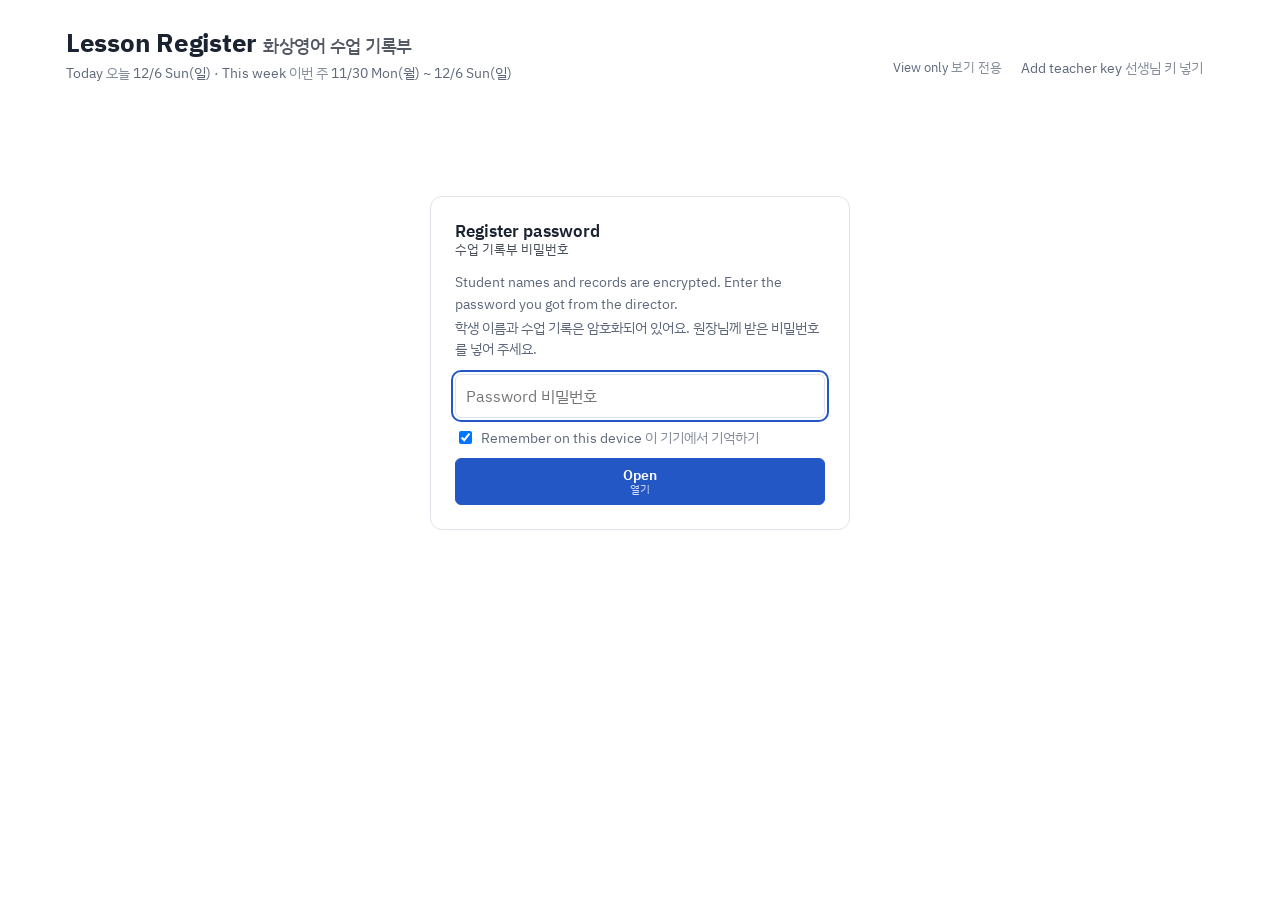
==== commit 0f5bde10: "수업 기록부: 학생 페이지 회차표 두 단 (데스크탑 한 화면) Co-Authored-By: Claude Opus 5.5 <noreply@anthropic.com>" ====
--- a/lessons/index.html
+++ b/lessons/index.html
@@ -23,7 +23,7 @@
 html { padding-top: env(safe-area-inset-top, 0px); padding-bottom: env(safe-area-inset-bottom, 0px); }
 body { margin: 0; background: var(--bg); color: var(--fg); font-family: var(--sans); font-size: 15px; line-height: 1.5; }
 [hidden] { display: none !important; }
-.wrap { max-width: 1040px; margin: 0 auto; padding-block: 24px 64px; padding-left: max(16px, env(safe-area-inset-left, 0px)); padding-right: max(16px, env(safe-area-inset-right, 0px)); display: grid; gap: 20px; }
+.wrap { max-width: 1180px; margin: 0 auto; padding-block: 24px 64px; padding-left: max(16px, env(safe-area-inset-left, 0px)); padding-right: max(16px, env(safe-area-inset-right, 0px)); display: grid; gap: 20px; }
 h1, h2 { margin: 0; text-wrap: balance; }
 h1 { font-size: 1.6rem; font-weight: 700; letter-spacing: -0.01em; }
 h2 { font-size: 1.05rem; font-weight: 600; }
@@ -69,7 +69,18 @@
 .linkrow { display: flex; gap: 6px; min-width: 0; }
 .linkrow input { flex: 1; min-width: 0; font-family: var(--mono); font-size: 0.75rem; color: var(--muted); }
 .back { font-size: 0.9rem; text-decoration: none; }
-.caplink { font-size: 0.85rem; text-decoration: none; }
+.caplink { font-size: 0.85rem; text-decoration: none; border: 1px solid var(--accent); border-radius: 6px; padding: 3px 10px; }
+.caplink:hover { background: var(--accent-soft); }
+.tables { display: grid; grid-template-columns: 1fr; }
+.tables table { font-size: 0.85rem; }
+.tables th, .tables td { padding: 4px 10px; }
+.tables td.no { width: 2.2em; }
+.tables td.date { white-space: nowrap; }
+.tables .acts button { padding: 2px 9px; font-size: 0.8rem; }
+@media (min-width: 900px) {
+  .tables { grid-template-columns: 1fr 1fr; }
+  .tables .tablewrap + .tablewrap { border-left: 1px solid var(--line); }
+}
 /* student schedule card: fits one phone screen for a screenshot */
 body.capmode .top { display: none; }
 body.capmode #keyslot { display: none; }
@@ -422,18 +433,18 @@
       const past = r.date < TODAY ? " past" : "", today = r.date === TODAY ? " today" : "";
       if (!r.rec) {
         items.push([r.date, 0, `<tr class="${past}${today}">
-          <td class="no mono">${p.noByDate.get("lesson" + r.date)}</td><td class="date mono">${fmt(r.date)}</td>
-          <td class="hide-sm">${r.date === TODAY ? `<span class="chip a">${I("Today", "오늘")}</span>` : past ? `<span class="sub">${I("Past", "지난 수업")}</span>` : ""}</td>
+          <td class="no mono">${p.noByDate.get("lesson" + r.date)}</td>
+          <td class="date mono">${fmt(r.date)}${r.date === TODAY ? ` <span class="chip a">${I("Today", "오늘")}</span>` : ""}</td>
           <td><div class="acts">
-            <button class="t" data-act="pp" data-by="teacher" data-blk="${esc(blk.cell)}" data-date="${r.date}" ${dis}>${B("Teacher postpones", "선생님 사정 연기")}</button>
-            <button class="s" data-act="pp" data-by="student" data-blk="${esc(blk.cell)}" data-date="${r.date}" ${dis}>${B("Student postpones", "학생 사정 연기")}</button>
+            <button class="t" data-act="pp" data-by="teacher" data-blk="${esc(blk.cell)}" data-date="${r.date}" ${dis}>${I("Teacher", "선생님")}</button>
+            <button class="s" data-act="pp" data-by="student" data-blk="${esc(blk.cell)}" data-date="${r.date}" ${dis}>${I("Student", "학생")}</button>
           </div></td></tr>`]);
       } else {
         const by = r.rec.by === "teacher", mk = p.makeups.find(m => m.from === r), id = recId(stu, blk, r.date), sid = id.replace(/[^A-Za-z0-9_-]/g, "_");
         items.push([r.date, 0, `<tr class="pp">
           <td class="no mono">—</td><td class="date mono">${fmt(r.date)}</td>
-          <td class="hide-sm"><span class="chip ${by ? "t" : "s"}">${by ? I("Teacher postponed", "선생님 연기") : I("Student postponed", "학생 연기")}</span></td>
           <td><div class="ppedit">
+            <span class="chip ${by ? "t" : "s"}">${by ? I("Teacher postponed", "선생님 연기") : I("Student postponed", "학생 연기")}</span>
             <label for="mk-${sid}">${I("Make-up", "보강일")}</label>
             <input type="date" id="mk-${sid}" data-act="mk" data-id="${esc(id)}" value="${esc(r.rec.makeup || mk.date)}" ${dis}>
             ${r.rec.makeup ? "" : `<span class="sub">${I("auto", "자동")}</span>`}
@@ -444,8 +455,7 @@
     });
     p.makeups.forEach(m => items.push([m.date, 1, `<tr class="mk">
         <td class="no mono">${p.noByDate.get("makeup" + m.date)}</td><td class="date mono">${fmt(m.date)}</td>
-        <td class="hide-sm"><span class="chip m">${I("Make-up", "보강")}</span></td>
-        <td class="sub">${B(`Make-up for ${fmt(m.from.date)} (${m.from.rec.by === "teacher" ? "teacher" : "student"})${m.manual ? "" : " · auto"}`, `${fmt(m.from.date)} ${m.from.rec.by === "teacher" ? "선생님" : "학생"} 연기분${m.manual ? "" : " · 자동 배정"}`)}</td></tr>`]));
+        <td class="sub"><span class="chip m">${I("Make-up", "보강")}</span> ${B(`Make-up for ${fmt(m.from.date)} (${m.from.rec.by === "teacher" ? "teacher" : "student"})${m.manual ? "" : " · auto"}`, `${fmt(m.from.date)} ${m.from.rec.by === "teacher" ? "선생님" : "학생"} 연기분${m.manual ? "" : " · 자동 배정"}`)}</td></tr>`]));
     items.sort((a, b) => a[0] < b[0] ? -1 : a[0] > b[0] ? 1 : a[1] - b[1]);
     const changed = p.end !== p.origEnd;
     const days = [...new Set(blk.lessons.map(l => dow(l.date)))].sort((a, b) => ((a + 6) % 7) - ((b + 6) % 7)).map(d => `${DOW_EN[d]}(${DOW_KO[d]})`).join(" ");
@@ -459,8 +469,13 @@
             <div class="summary"><span class="chip t">${I(`Teacher postponed ${p.t}`, "선생님 연기")}</span><span class="chip s">${I(`Student postponed ${p.st}`, "학생 연기")}</span></div>
             <a class="caplink" href="#c-${esc(stu.key)}--${esc(blk.cell)}">${I("Schedule card for student", "학생용 캡쳐 화면")} →</a></div>
         </div>
-        <div class="tablewrap"><table><thead><tr><th>${B("No.", "회차")}</th><th>${B("Date", "날짜")}</th><th class="hide-sm">${B("Status", "상태")}</th><th>${B("Postpone", "연기 기록")}</th></tr></thead>
-          <tbody>${items.map(i => i[2]).join("")}</tbody></table></div>
+        <div class="tables">${(() => {
+          // two columns side by side on a desktop screen: first half left, second half right
+          const half = Math.ceil(items.length / 2);
+          const head = `<thead><tr><th>${B("No.", "회차")}</th><th>${B("Date", "날짜")}</th><th>${B("Postpone because of", "연기 사유")}</th></tr></thead>`;
+          return [items.slice(0, half), items.slice(half)].filter(x => x.length)
+            .map(part => `<div class="tablewrap"><table>${head}<tbody>${part.map(i => i[2]).join("")}</tbody></table></div>`).join("");
+        })()}</div>
         ${log.length ? `<div class="log"><strong>${I("Postponement history", "연기 내역")}</strong><ul>${log.join("")}</ul></div>` : ""}
       </section>`;
   }
